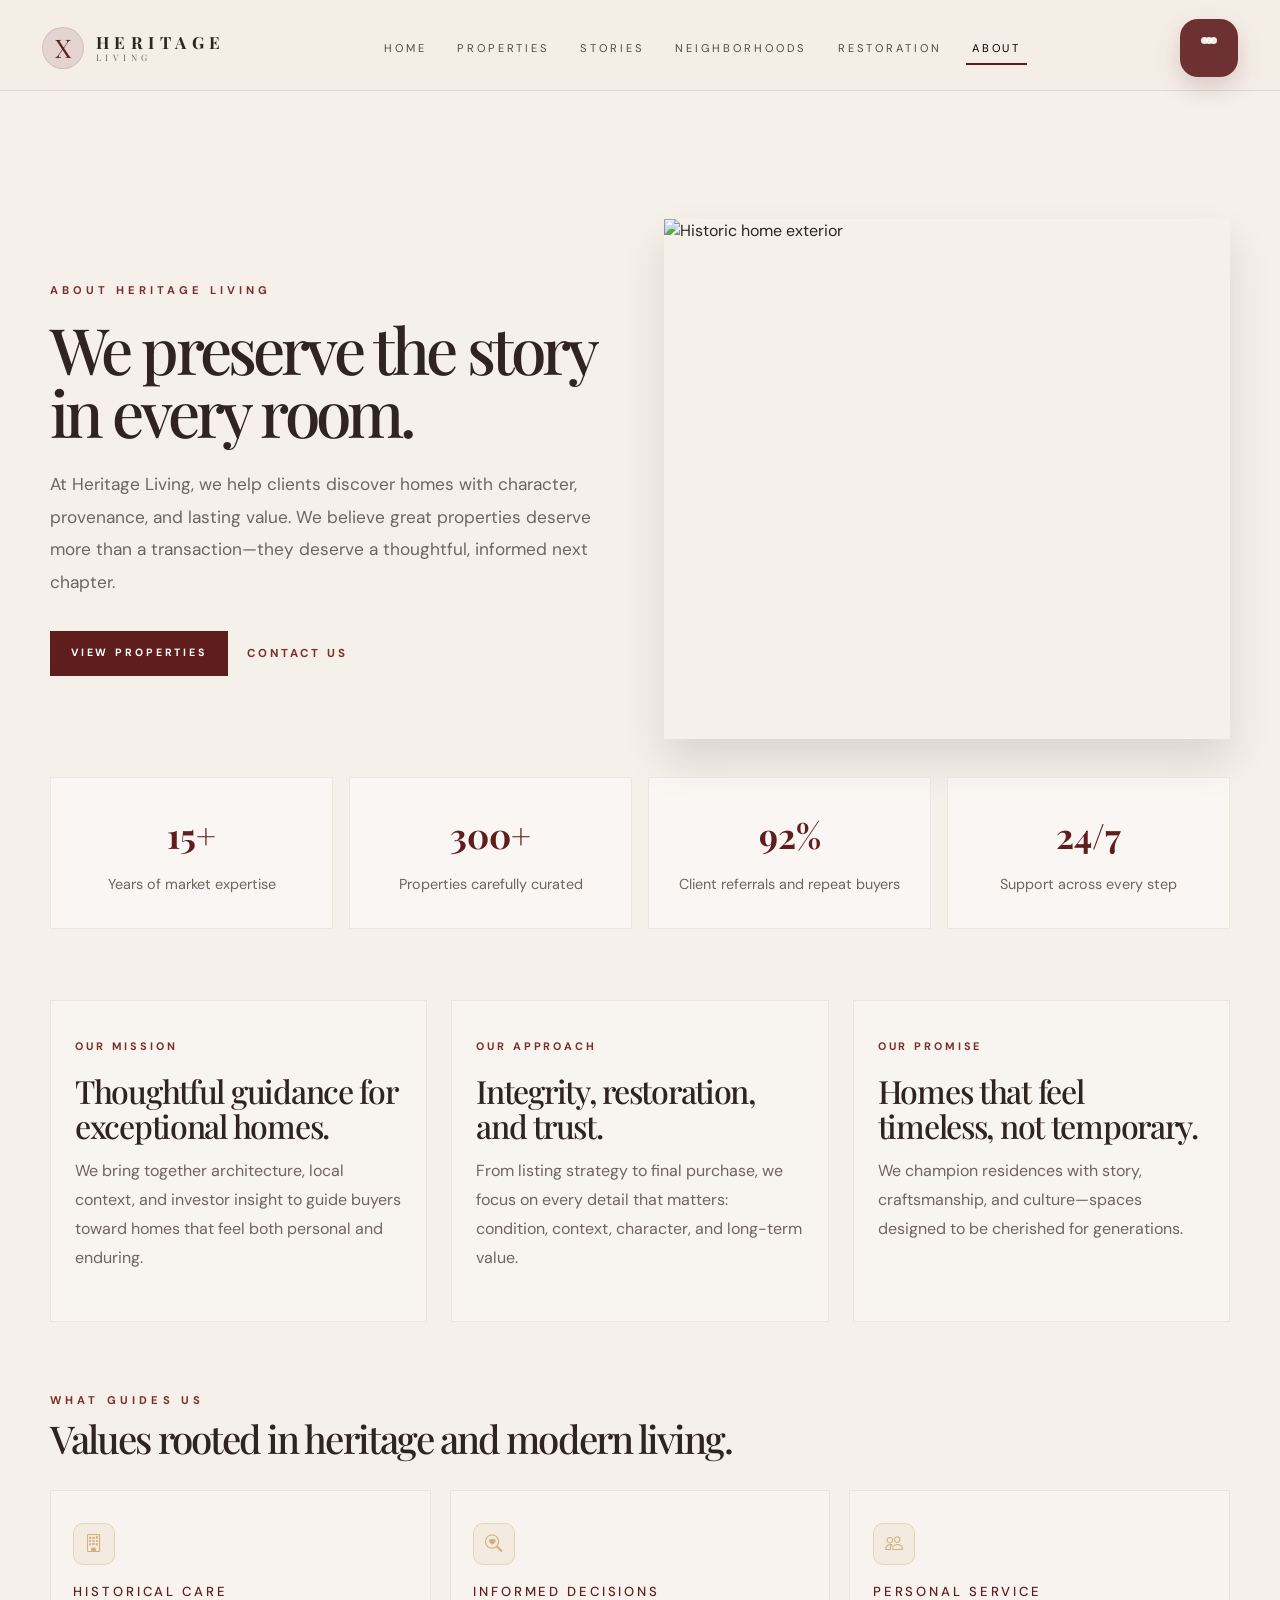
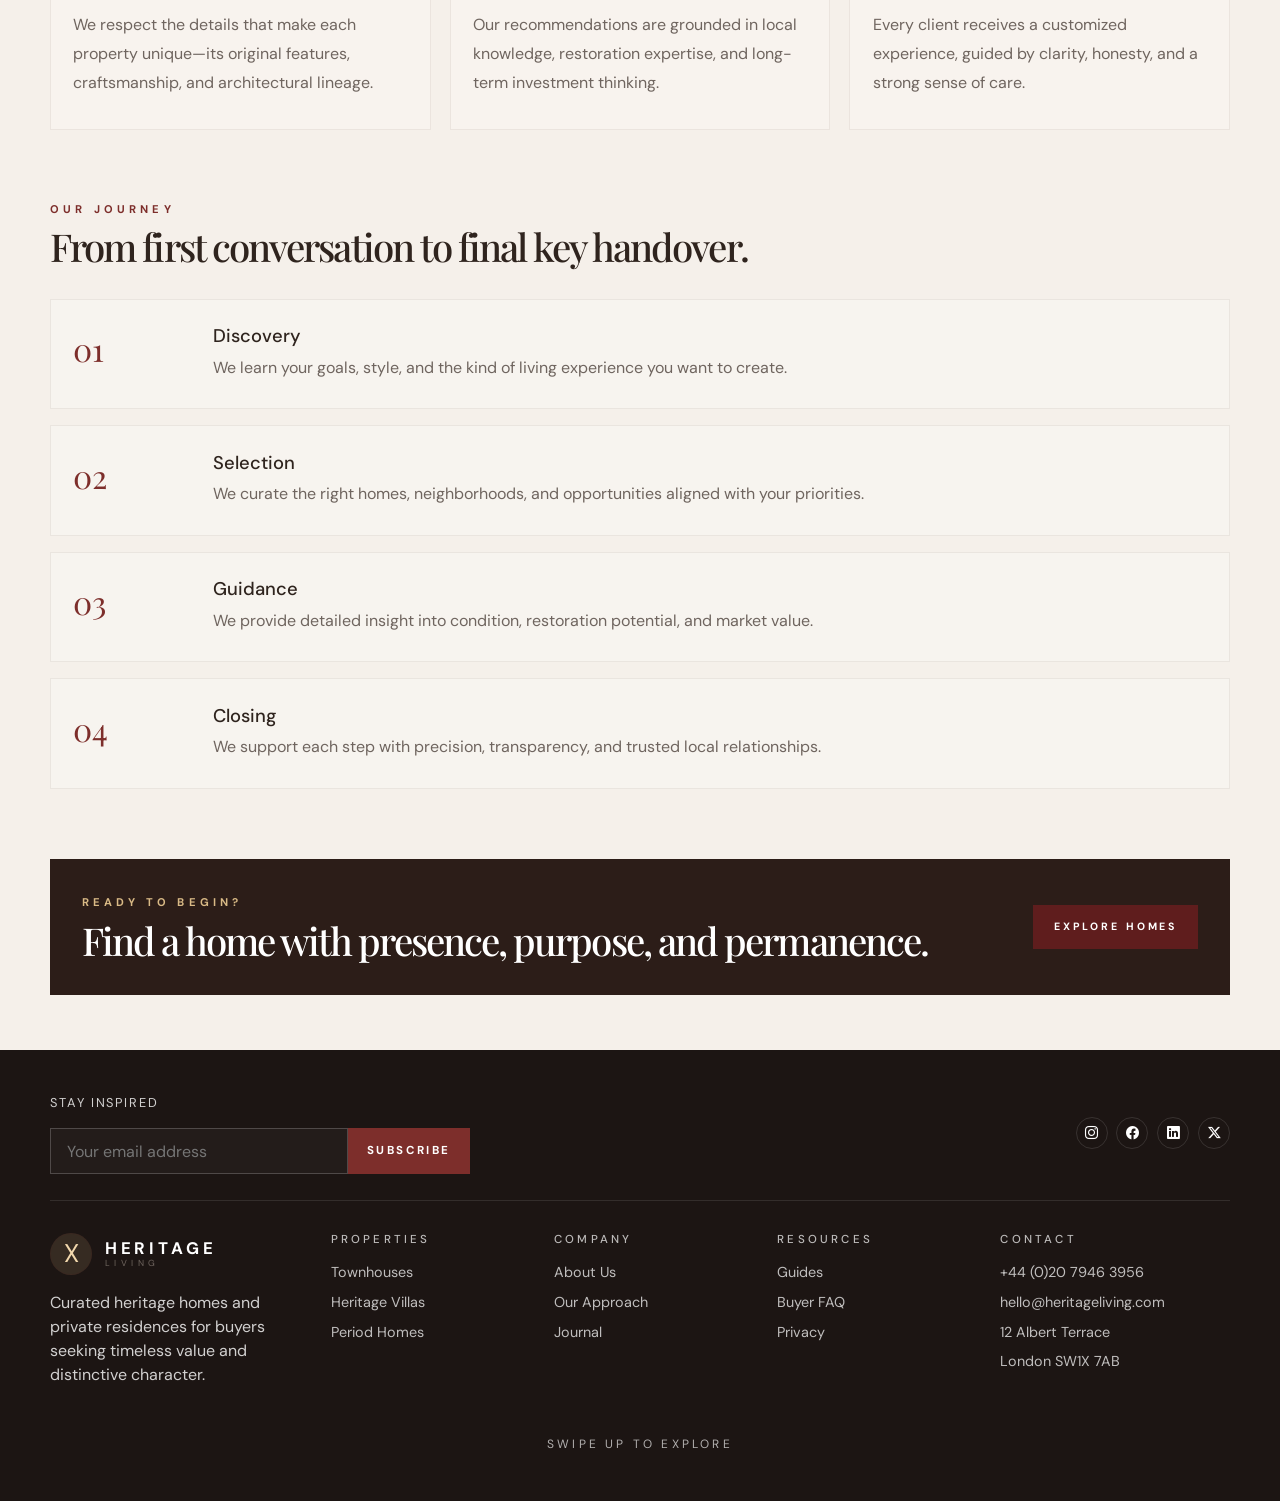
==== about.html @ 852d7a5e "Update project design and pages" ====
<!doctype html>
<html lang="en">
  <head>
    <meta charset="UTF-8" />
    <meta name="viewport" content="width=device-width, initial-scale=1.0" />
    <title>About Heritage Living</title>

    <link rel="preconnect" href="https://fonts.googleapis.com" />
    <link rel="preconnect" href="https://fonts.gstatic.com" crossorigin />
    <link
      href="https://fonts.googleapis.com/css2?family=DM+Sans:wght@400;500;600;700&family=Playfair+Display:wght@400;500;600;700&display=swap"
      rel="stylesheet"
    />
    <link
      href="https://cdn.jsdelivr.net/npm/bootstrap@5.3.3/dist/css/bootstrap.min.css"
      rel="stylesheet"
    />
    <link
      rel="stylesheet"
      href="https://cdn.jsdelivr.net/npm/bootstrap-icons@1.11.3/font/bootstrap-icons.min.css"
    />
    <link rel="stylesheet" href="style.css" />
  </head>
  <body>
    <div class="page-shell">
      <header class="site-header">
        <nav class="navbar navbar-expand-lg">
          <div class="container">
            <a class="brand" href="index.html">
              <span class="brand-mark">X</span>
              <span class="brand-text">
                <strong>HERITAGE</strong>
                <small>LIVING</small>
              </span>
            </a>

            <button
              class="navbar-toggler"
              type="button"
              data-bs-toggle="collapse"
              data-bs-target="#mainNav"
              aria-controls="mainNav"
              aria-expanded="false"
              aria-label="Toggle navigation"
            >
              <span class="navbar-toggler-icon"></span>
            </button>

            <div class="collapse navbar-collapse" id="mainNav">
              <ul class="navbar-nav mx-auto">
                <li class="nav-item">
                  <a class="nav-link" href="index.html">Home</a>
                </li>
                <li class="nav-item">
                  <a class="nav-link" href="index.html#properties"
                    >Properties</a
                  >
                </li>
                <li class="nav-item">
                  <a class="nav-link" href="index.html#stories">Stories</a>
                </li>
                <li class="nav-item">
                  <a class="nav-link" href="index.html">Neighborhoods</a>
                </li>
                <li class="nav-item">
                  <a class="nav-link" href="index.html#restoration"
                    >Restoration</a
                  >
                </li>
                <li class="nav-item">
                  <a class="nav-link active" href="about.html">About</a>
                </li>
              </ul>

              <div class="nav-actions">
                <a class="nav-dots" href="sadiah.html" aria-label="More options"
                  ><span></span
                ></a>
              </div>
            </div>
          </div>
        </nav>
      </header>

      <main>
        <section class="about-hero section-shell">
          <div class="row align-items-center g-5">
            <div class="col-lg-6">
              <span class="story-head">About Heritage Living</span>
              <h1 class="about-title">We preserve the story in every room.</h1>
              <p class="about-lead">
                At Heritage Living, we help clients discover homes with
                character, provenance, and lasting value. We believe great
                properties deserve more than a transaction—they deserve a
                thoughtful, informed next chapter.
              </p>
              <div class="about-actions">
                <a href="index.html#properties" class="hero-button"
                  >View properties</a
                >
                <a href="mailto:hello@heritageliving.com" class="secondary-link"
                  >Contact us</a
                >
              </div>
            </div>

            <div class="col-lg-6">
              <div class="about-image-wrap">
                <img
                  src="https://images.unsplash.com/photo-1512917774080-9991f1c4c750?auto=format&fit=crop&w=1200&q=80"
                  alt="Historic home exterior"
                />
              </div>
            </div>
          </div>
        </section>

        <section class="section-shell about-stats">
          <div class="stat-card">
            <strong>15+</strong>
            <span>Years of market expertise</span>
          </div>
          <div class="stat-card">
            <strong>300+</strong>
            <span>Properties carefully curated</span>
          </div>
          <div class="stat-card">
            <strong>92%</strong>
            <span>Client referrals and repeat buyers</span>
          </div>
          <div class="stat-card">
            <strong>24/7</strong>
            <span>Support across every step</span>
          </div>
        </section>

        <section class="section-shell about-story-grid">
          <div class="row g-4">
            <div class="col-lg-4">
              <div class="info-panel">
                <span class="mini-label">Our mission</span>
                <h3>Thoughtful guidance for exceptional homes.</h3>
                <p>
                  We bring together architecture, local context, and investor
                  insight to guide buyers toward homes that feel both personal
                  and enduring.
                </p>
              </div>
            </div>

            <div class="col-lg-4">
              <div class="info-panel">
                <span class="mini-label">Our approach</span>
                <h3>Integrity, restoration, and trust.</h3>
                <p>
                  From listing strategy to final purchase, we focus on every
                  detail that matters: condition, context, character, and
                  long-term value.
                </p>
              </div>
            </div>

            <div class="col-lg-4">
              <div class="info-panel">
                <span class="mini-label">Our promise</span>
                <h3>Homes that feel timeless, not temporary.</h3>
                <p>
                  We champion residences with story, craftsmanship, and
                  culture—spaces designed to be cherished for generations.
                </p>
              </div>
            </div>
          </div>
        </section>

        <section class="section-shell about-values">
          <div class="values-header">
            <span class="section-label">What guides us</span>
            <h2>Values rooted in heritage and modern living.</h2>
          </div>

          <div class="values-grid">
            <div class="value-item">
              <div class="feature-icon"><i class="bi bi-building"></i></div>
              <h4>Historical care</h4>
              <p>
                We respect the details that make each property unique—its
                original features, craftsmanship, and architectural lineage.
              </p>
            </div>

            <div class="value-item">
              <div class="feature-icon"><i class="bi bi-search-heart"></i></div>
              <h4>Informed decisions</h4>
              <p>
                Our recommendations are grounded in local knowledge, restoration
                expertise, and long-term investment thinking.
              </p>
            </div>

            <div class="value-item">
              <div class="feature-icon"><i class="bi bi-people"></i></div>
              <h4>Personal service</h4>
              <p>
                Every client receives a customized experience, guided by
                clarity, honesty, and a strong sense of care.
              </p>
            </div>
          </div>
        </section>

        <section class="section-shell about-journey">
          <div class="journey-header">
            <span class="section-label">Our journey</span>
            <h2>From first conversation to final key handover.</h2>
          </div>

          <div class="timeline">
            <div class="timeline-item">
              <span class="timeline-year">01</span>
              <div>
                <h4>Discovery</h4>
                <p>
                  We learn your goals, style, and the kind of living experience
                  you want to create.
                </p>
              </div>
            </div>

            <div class="timeline-item">
              <span class="timeline-year">02</span>
              <div>
                <h4>Selection</h4>
                <p>
                  We curate the right homes, neighborhoods, and opportunities
                  aligned with your priorities.
                </p>
              </div>
            </div>

            <div class="timeline-item">
              <span class="timeline-year">03</span>
              <div>
                <h4>Guidance</h4>
                <p>
                  We provide detailed insight into condition, restoration
                  potential, and market value.
                </p>
              </div>
            </div>

            <div class="timeline-item">
              <span class="timeline-year">04</span>
              <div>
                <h4>Closing</h4>
                <p>
                  We support each step with precision, transparency, and trusted
                  local relationships.
                </p>
              </div>
            </div>
          </div>
        </section>

        <section class="section-shell about-cta">
          <div class="cta-box">
            <div>
              <span class="section-label">Ready to begin?</span>
              <h2>Find a home with presence, purpose, and permanence.</h2>
            </div>
            <a href="index.html#properties" class="hero-button"
              >Explore homes</a
            >
          </div>
        </section>
      </main>

      <footer class="site-footer">
        <div class="footer-shell">
          <div class="footer-top">
            <div class="footer-newsletter">
              <label>Stay inspired</label>
              <div class="news-form">
                <input
                  type="email"
                  placeholder="Your email address"
                  aria-label="Your email address"
                />
                <button type="button">Subscribe</button>
              </div>
            </div>
            <div class="socials">
              <a href="#"><i class="bi bi-instagram"></i></a>
              <a href="#"><i class="bi bi-facebook"></i></a>
              <a href="#"><i class="bi bi-linkedin"></i></a>
              <a href="#"><i class="bi bi-twitter-x"></i></a>
            </div>
          </div>

          <div class="footer-main">
            <div>
              <div class="brand-footer">
                <span class="brand-mark">X</span>
                <span class="brand-text">
                  <strong>HERITAGE</strong>
                  <small>LIVING</small>
                </span>
              </div>
              <p>
                Curated heritage homes and private residences for buyers seeking
                timeless value and distinctive character.
              </p>
            </div>

            <div>
              <h5>Properties</h5>
              <ul>
                <li><a href="index.html#properties">Townhouses</a></li>
                <li><a href="index.html#properties">Heritage Villas</a></li>
                <li><a href="index.html#properties">Period Homes</a></li>
              </ul>
            </div>

            <div>
              <h5>Company</h5>
              <ul>
                <li><a href="about.html">About Us</a></li>
                <li><a href="index.html#restoration">Our Approach</a></li>
                <li><a href="index.html#about">Journal</a></li>
              </ul>
            </div>

            <div>
              <h5>Resources</h5>
              <ul>
                <li><a href="index.html#stories">Guides</a></li>
                <li><a href="index.html#properties">Buyer FAQ</a></li>
                <li><a href="index.html">Privacy</a></li>
              </ul>
            </div>

            <div>
              <h5>Contact</h5>
              <ul>
                <li>+44 (0)20 7946 3956</li>
                <li>hello@heritageliving.com</li>
                <li>12 Albert Terrace</li>
                <li>London SW1X 7AB</li>
              </ul>
            </div>
          </div>

          <div class="footer-swipe">Swipe up to explore</div>
        </div>
      </footer>
    </div>

    <script src="https://cdn.jsdelivr.net/npm/bootstrap@5.3.3/dist/js/bootstrap.bundle.min.js"></script>
  </body>
</html>
---- style.css ----
:root {
  --bg: #f4efe8;
  --panel: #f7f2eb;
  --card: #f0eae1;
  --ink: #2f241e;
  --muted: #6f655f;
  --soft: #a08a74;
  --line: rgba(77, 50, 37, 0.12);
  --brand: #5f1d1d;
  --brand-2: #7d2e2b;
  --gold: #d3b07f;
  --shadow: rgba(25, 18, 15, 0.12);
}

* {
  box-sizing: border-box;
}

html {
  scroll-behavior: smooth;
}

body {
  margin: 0;
  font-family: "DM Sans", Arial, sans-serif;
  background: var(--bg);
  color: var(--ink);
}

a {
  text-decoration: none;
}

a:hover,
a:focus-visible {
  text-decoration: none;
}

img {
  max-width: 100%;
  display: block;
}

:focus-visible {
  outline: 2px solid rgba(95, 29, 29, 0.7);
  outline-offset: 3px;
}

.page-shell {
  max-width: 1280px;
  margin: 0 auto;
  background: rgba(255, 255, 255, 0.08);
}

.site-header {
  background: rgba(245, 238, 231, 0.9);
  border-bottom: 1px solid var(--line);
  position: sticky;
  top: 0;
  z-index: 20;
  backdrop-filter: blur(10px);
}

.navbar {
  padding: 1.2rem 0 0.8rem;
}

.navbar .container {
  max-width: 1220px;
}

.brand {
  display: inline-flex;
  align-items: center;
  gap: 0.75rem;
  color: var(--ink);
  font-family: "Playfair Display", serif;
}

.brand-mark {
  width: 42px;
  height: 42px;
  border-radius: 50%;
  display: grid;
  place-items: center;
  background: rgba(95, 29, 29, 0.12);
  color: var(--brand);
  font-size: 1.6rem;
  line-height: 1;
  box-shadow: inset 0 0 0 1px rgba(95, 29, 29, 0.12);
}

.brand-text {
  display: flex;
  flex-direction: column;
  line-height: 1;
}

.brand-text strong {
  font-size: 1.05rem;
  letter-spacing: 0.34rem;
  font-weight: 700;
}

.brand-text small {
  font-size: 0.55rem;
  letter-spacing: 0.28rem;
  text-transform: uppercase;
  color: var(--muted);
  margin-top: 0.15rem;
}

.navbar-nav {
  gap: 1.2rem;
  align-items: center;
}

.nav-link {
  font-size: 0.7rem;
  letter-spacing: 0.18rem;
  text-transform: uppercase;
  color: rgba(46, 30, 25, 0.8);
  padding: 0.25rem 0.35rem !important;
  position: relative;
  transition:
    color 0.25s ease,
    transform 0.25s ease;
}

.nav-link:hover,
.nav-link.active {
  color: var(--ink);
}

.nav-link.active::after,
.nav-link:hover::after {
  content: "";
  position: absolute;
  left: 0;
  right: 0;
  bottom: -0.25rem;
  height: 2px;
  background: var(--brand);
}

.nav-link:hover {
  transform: translateY(-1px);
}

.nav-actions {
  display: flex;
  align-items: center;
  gap: 0.75rem;
}

.nav-dots {
  width: 58px;
  height: 58px;
  border: 0;
  border-radius: 18px;
  background: rgba(95, 29, 29, 0.9);
  box-shadow: 0 10px 24px rgba(95, 29, 29, 0.18);
  display: inline-flex;
  align-items: center;
  justify-content: center;
  position: relative;
  transition:
    transform 0.25s ease,
    box-shadow 0.25s ease,
    background 0.25s ease;
}

.nav-dots:hover {
  transform: translateY(-2px);
  box-shadow: 0 14px 30px rgba(95, 29, 29, 0.25);
  background: rgba(122, 39, 40, 0.94);
}

.nav-dots::before,
.nav-dots::after,
.nav-dots span {
  content: "";
  width: 7px;
  height: 7px;
  border-radius: 50%;
  background: rgba(255, 255, 255, 0.9);
  display: block;
  position: absolute;
}

.nav-dots::before {
  top: 18px;
  left: 21px;
}
.nav-dots::after {
  top: 18px;
  right: 21px;
}
.nav-dots span {
  top: 18px;
  left: 50%;
  transform: translateX(-50%);
}

.hero-section {
  background: #f3efe8;
  padding: 0 0 2.5rem;
}

.hero-wrap {
  max-width: 1280px;
  margin: 0 auto;
  background: rgba(255, 255, 255, 0.04);
}

.hero-panel {
  position: relative;
  display: grid;
  grid-template-columns: 1.05fr 1.45fr;
  min-height: 660px;
}

.hero-copy {
  padding: 4.2rem 3.9rem 2rem 4.3rem;
  display: flex;
  flex-direction: column;
  justify-content: center;
  background: linear-gradient(
    180deg,
    rgba(248, 243, 237, 0.97),
    rgba(245, 239, 233, 0.95)
  );
}

.hero-kicker {
  display: inline-flex;
  align-items: center;
  gap: 0.75rem;
  color: var(--brand-2);
  font-size: 0.7rem;
  letter-spacing: 0.25rem;
  text-transform: uppercase;
  margin-bottom: 1.2rem;
  font-weight: 600;
}

.hero-kicker::before {
  content: "";
  display: inline-block;
  width: 26px;
  height: 1px;
  background: var(--brand-2);
}

.hero-copy h1 {
  margin: 0;
  font-family: "Playfair Display", serif;
  font-weight: 600;
  line-height: 0.98;
  font-size: clamp(3.1rem, 5vw, 6rem);
  letter-spacing: -0.06em;
  color: #2b1f1c;
}

.hero-copy h1 em {
  font-style: italic;
  font-weight: 500;
  color: #856b5d;
}

.hero-description {
  max-width: 420px;
  margin: 1.8rem 0 2rem;
  color: #6f625a;
  font-size: 1.05rem;
  line-height: 1.7;
}

.hero-button {
  width: fit-content;
  display: inline-flex;
  align-items: center;
  gap: 0.5rem;
  padding: 0.9rem 1.3rem;
  background: var(--brand);
  color: #fff;
  letter-spacing: 0.18rem;
  text-transform: uppercase;
  font-size: 0.66rem;
  font-weight: 700;
  border-radius: 0;
  transition:
    transform 0.25s ease,
    background 0.25s ease,
    box-shadow 0.25s ease;
}

.hero-button:hover {
  background: #7a2728;
  color: #fff;
  transform: translateY(-2px);
  box-shadow: 0 10px 24px rgba(95, 29, 29, 0.18);
}

.hero-metrics {
  margin-top: 2.2rem;
  display: flex;
  gap: 1.4rem;
  flex-wrap: wrap;
}

.hero-metrics div {
  display: flex;
  flex-direction: column;
  gap: 0.25rem;
}

.hero-metrics strong {
  font-family: "Playfair Display", serif;
  font-size: 1.8rem;
  color: var(--brand);
  line-height: 1;
}

.hero-metrics span {
  font-size: 0.7rem;
  text-transform: uppercase;
  letter-spacing: 0.14rem;
  color: var(--muted);
}

.hero-slider {
  position: relative;
  min-height: 660px;
  overflow: hidden;
}

.hero-slider .carousel-item {
  height: 100%;
}

.hero-visual {
  position: relative;
  min-height: 660px;
  overflow: hidden;
  background: #d7c9b8;
}

.hero-visual img {
  width: 100%;
  height: 100%;
  object-fit: cover;
  filter: saturate(0.85) contrast(1.02);
  transition: transform 0.8s ease;
}

.hero-slider:hover .hero-visual img {
  transform: scale(1.04);
}

.hero-visual::after {
  content: "";
  position: absolute;
  inset: 0;
  background: linear-gradient(
    90deg,
    rgba(24, 16, 12, 0.38),
    rgba(24, 16, 12, 0.06)
  );
}

.hero-story {
  position: absolute;
  left: 38px;
  bottom: 32px;
  display: flex;
  align-items: center;
  gap: 0.9rem;
  z-index: 1;
  color: #fff;
  font-size: 0.85rem;
  letter-spacing: 0.14rem;
  text-transform: uppercase;
}

.story-play {
  width: 42px;
  height: 42px;
  border-radius: 50%;
  background: rgba(255, 255, 255, 0.18);
  border: 1px solid rgba(255, 255, 255, 0.25);
  display: grid;
  place-items: center;
  backdrop-filter: blur(2px);
}

.story-play i {
  font-size: 1.2rem;
  transform: translateX(1px);
}

.hero-control {
  width: 52px;
  height: 52px;
  border-radius: 50%;
  background: rgba(255, 255, 255, 0.16);
  border: 1px solid rgba(255, 255, 255, 0.25);
  top: 50%;
  transform: translateY(-50%);
  opacity: 1;
}

.hero-control:hover {
  background: rgba(255, 255, 255, 0.28);
}

.hero-control .carousel-control-prev-icon,
.hero-control .carousel-control-next-icon {
  filter: brightness(0) invert(1);
}

.hero-indicators {
  bottom: 18px;
  right: 28px;
  left: auto;
  margin: 0;
}

.hero-indicators button {
  width: 11px;
  height: 11px;
  border-radius: 50%;
  background-color: rgba(255, 255, 255, 0.5);
  border: 0;
  margin: 0 5px;
}

.hero-indicators .active {
  background-color: #fff;
}

.category-band {
  max-width: 1180px;
  margin: -1.3rem auto 0;
  display: grid;
  grid-template-columns: repeat(5, minmax(0, 1fr));
  background: rgba(116, 63, 36, 0.9);
  border: 1px solid rgba(255, 255, 255, 0.18);
  box-shadow: 0 20px 35px rgba(52, 29, 17, 0.1);
}

.category-band .pill {
  padding: 1.1rem 0.8rem;
  text-align: center;
  font-size: 0.72rem;
  letter-spacing: 0.19rem;
  text-transform: uppercase;
  color: rgba(255, 255, 255, 0.9);
  border-right: 1px solid rgba(255, 255, 255, 0.14);
  display: flex;
  align-items: center;
  justify-content: center;
  gap: 0.5rem;
  min-height: 70px;
}

.category-band .pill:last-child {
  border-right: 0;
}

.category-band .pill::before {
  content: "";
  display: inline-block;
  width: 18px;
  height: 18px;
  background: rgba(255, 255, 255, 0.12);
  border: 1px solid rgba(255, 255, 255, 0.2);
  border-radius: 4px;
  transform: rotate(45deg);
}

.section-shell {
  max-width: 1180px;
  margin: 4rem auto 0;
  padding: 0 0 0.4rem;
}

.story-section {
  padding-top: 3.4rem;
}

.story-head {
  display: block;
  margin-bottom: 1.2rem;
  font-size: 0.7rem;
  letter-spacing: 0.25rem;
  text-transform: uppercase;
  color: var(--brand-2);
  font-weight: 700;
}

.story-title {
  margin: 0;
  font-family: "Playfair Display", serif;
  font-size: clamp(2.4rem, 4vw, 4rem);
  line-height: 1;
  color: #2b1f1c;
  letter-spacing: -0.05em;
}

.story-copy {
  margin-top: 1.2rem;
  max-width: 420px;
  font-size: 1rem;
  line-height: 1.8;
  color: var(--muted);
}

.story-link {
  margin-top: 1.8rem;
  display: inline-block;
  font-size: 0.7rem;
  letter-spacing: 0.18rem;
  text-transform: uppercase;
  color: var(--brand);
  font-weight: 700;
  transition:
    opacity 0.25s ease,
    transform 0.25s ease;
}

.story-link:hover {
  opacity: 0.8;
  transform: translateX(4px);
}

.story-grid {
  display: grid;
  grid-template-columns: repeat(3, minmax(0, 1fr));
  gap: 1.35rem;
  margin-top: 1.7rem;
}

.story-card {
  position: relative;
  overflow: hidden;
  min-height: 290px;
  box-shadow: 0 18px 30px rgba(53, 34, 24, 0.08);
}

.story-card img {
  width: 100%;
  height: 100%;
  object-fit: cover;
  transition: transform 0.6s ease;
}

.story-card:hover img {
  transform: scale(1.05);
}

.properties-section {
  margin-top: 3.8rem;
}

.properties-header {
  display: flex;
  justify-content: space-between;
  align-items: flex-end;
  gap: 1.2rem;
  padding-bottom: 1.3rem;
  border-bottom: 1px solid var(--line);
}

.section-label {
  display: block;
  margin-bottom: 0.55rem;
  color: var(--brand-2);
  font-size: 0.7rem;
  letter-spacing: 0.26rem;
  text-transform: uppercase;
  font-weight: 700;
}

.properties-header h3 {
  margin: 0;
  font-family: "Playfair Display", serif;
  font-size: clamp(2.1rem, 3vw, 3.1rem);
  line-height: 1;
  letter-spacing: -0.06em;
  color: var(--ink);
}

.properties-header p {
  margin: 0.8rem 0 0;
  color: var(--muted);
}

.view-all {
  font-size: 0.75rem;
  font-weight: 700;
  letter-spacing: 0.18rem;
  text-transform: uppercase;
  color: var(--brand-2);
}

.cards-grid {
  margin-top: 2.2rem;
  display: grid;
  grid-template-columns: repeat(4, minmax(0, 1fr));
  gap: 1.2rem;
}

.property-card {
  background: #f8f4ef;
  border: 1px solid rgba(93, 65, 48, 0.08);
  box-shadow: 0 12px 28px rgba(58, 36, 24, 0.03);
  overflow: hidden;
  transition:
    transform 0.25s ease,
    box-shadow 0.25s ease;
}

.property-card:hover {
  transform: translateY(-6px);
  box-shadow: 0 18px 35px rgba(58, 36, 24, 0.1);
}

.property-thumb {
  position: relative;
  overflow: hidden;
  height: 240px;
}

.property-thumb img {
  width: 100%;
  height: 100%;
  object-fit: cover;
}

.property-body {
  padding: 1rem 1rem 1.1rem;
}

.property-top {
  display: flex;
  align-items: center;
  justify-content: space-between;
  gap: 0.7rem;
  margin-bottom: 0.8rem;
}

.property-tag {
  font-size: 0.7rem;
  letter-spacing: 0.16rem;
  text-transform: uppercase;
  color: var(--brand-2);
  font-weight: 700;
}

.property-meta {
  display: flex;
  gap: 0.5rem;
  flex-wrap: wrap;
  color: var(--soft);
  font-size: 0.72rem;
}

.property-meta i {
  margin-right: 0.15rem;
}

.property-title {
  margin: 0 0 0.5rem;
  font-size: 1.05rem;
  color: var(--ink);
  line-height: 1.4;
}

.property-info {
  display: flex;
  align-items: center;
  justify-content: space-between;
  gap: 0.75rem;
  margin-top: 0.8rem;
  padding-top: 0.7rem;
  border-top: 1px solid var(--line);
}

.property-price {
  font-weight: 700;
  color: var(--ink);
}

.property-link {
  font-size: 0.7rem;
  letter-spacing: 0.14rem;
  text-transform: uppercase;
  color: var(--brand-2);
  font-weight: 700;
}

.feature-band {
  margin-top: 3.1rem;
  display: grid;
  grid-template-columns: repeat(4, minmax(0, 1fr));
  gap: 0;
  background: #2b1d18;
}

.feature-item {
  padding: 1.7rem 1.5rem 1.45rem;
  border-right: 1px solid rgba(255, 255, 255, 0.08);
  min-height: 190px;
  color: rgba(255, 255, 255, 0.88);
  transition:
    transform 0.25s ease,
    background 0.25s ease;
}

.feature-item:hover {
  background: rgba(255, 255, 255, 0.02);
  transform: translateY(-4px);
}

.feature-item:last-child {
  border-right: 0;
}

.feature-icon {
  width: 42px;
  height: 42px;
  border-radius: 10px;
  background: rgba(211, 176, 127, 0.12);
  border: 1px solid rgba(211, 176, 127, 0.38);
  display: grid;
  place-items: center;
  margin-bottom: 1rem;
  color: var(--gold);
  font-size: 1.1rem;
}

.feature-item h4 {
  margin: 0 0 0.8rem;
  font-size: 0.78rem;
  letter-spacing: 0.17rem;
  text-transform: uppercase;
  color: rgba(255, 255, 255, 0.94);
}

.feature-item p {
  margin: 0;
  color: rgba(255, 255, 255, 0.72);
  line-height: 1.7;
  font-size: 0.94rem;
}

.quote-block {
  margin-top: 2.8rem;
  background: rgba(255, 255, 255, 0.18);
  border-top: 1px solid var(--line);
  border-bottom: 1px solid var(--line);
  padding: 2rem 0 0;
}

.quote-inner {
  display: grid;
  grid-template-columns: 1.2fr 0.8fr;
  gap: 2rem;
  align-items: center;
}

.quote-copy {
  padding: 1rem 0;
}

.quote-mark {
  font-family: "Playfair Display", serif;
  font-size: 4rem;
  line-height: 1;
  color: var(--brand-2);
  margin-bottom: 0.5rem;
}

.quote-copy p {
  margin: 0;
  font-family: "Playfair Display", serif;
  font-size: clamp(1.4rem, 2.5vw, 2.5rem);
  line-height: 1.2;
  color: #2d211d;
  letter-spacing: -0.04em;
}

.quote-foot {
  margin-top: 1.4rem;
  display: flex;
  align-items: center;
  gap: 1rem;
}

.quote-rule {
  flex: 1;
  height: 1px;
  background: rgba(75, 52, 39, 0.3);
}

.quote-foot span {
  font-size: 0.68rem;
  letter-spacing: 0.22rem;
  text-transform: uppercase;
  color: var(--brand-2);
  font-weight: 700;
}

.quote-image {
  min-height: 330px;
  overflow: hidden;
  box-shadow: 0 18px 28px rgba(35, 21, 15, 0.08);
}

.quote-image img {
  width: 100%;
  height: 100%;
  object-fit: cover;
}

.site-footer {
  padding: 2.2rem 0 3rem;
  background: #1c1513;
  color: rgba(255, 255, 255, 0.8);
}

.footer-shell {
  max-width: 1180px;
  margin: 0 auto;
}

.footer-top {
  display: flex;
  flex-wrap: wrap;
  align-items: center;
  justify-content: space-between;
  gap: 1rem;
  padding: 0.5rem 0 1.6rem;
  border-bottom: 1px solid rgba(255, 255, 255, 0.1);
}

.footer-newsletter {
  display: flex;
  align-items: center;
  gap: 1rem;
  flex-wrap: wrap;
}

.footer-newsletter label {
  font-size: 0.8rem;
  letter-spacing: 0.12rem;
  text-transform: uppercase;
  color: rgba(255, 255, 255, 0.8);
}

.news-form {
  display: flex;
  align-items: center;
  min-width: min(100%, 420px);
}

.news-form input {
  flex: 1;
  height: 46px;
  border: 1px solid rgba(255, 255, 255, 0.2);
  background: rgba(255, 255, 255, 0.03);
  padding: 0 1rem;
  color: #fff;
}

.news-form button {
  height: 46px;
  border: 0;
  background: var(--brand-2);
  color: #fff;
  padding: 0 1.2rem;
  letter-spacing: 0.16rem;
  text-transform: uppercase;
  font-size: 0.72rem;
  font-weight: 700;
}

.socials {
  display: flex;
  gap: 0.55rem;
}

.socials a {
  width: 32px;
  height: 32px;
  border-radius: 50%;
  border: 1px solid rgba(255, 255, 255, 0.12);
  display: grid;
  place-items: center;
  color: #fff;
  font-size: 0.8rem;
  transition:
    transform 0.25s ease,
    border-color 0.25s ease,
    background 0.25s ease;
}

.socials a:hover {
  transform: translateY(-2px);
  border-color: rgba(255, 255, 255, 0.38);
  background: rgba(255, 255, 255, 0.04);
}

.footer-main {
  display: grid;
  grid-template-columns: 1.3fr 1fr 1fr 1fr 1.2fr;
  gap: 2rem;
  padding-top: 2rem;
}

.brand-footer {
  display: inline-flex;
  align-items: center;
  gap: 0.8rem;
  color: #fff;
  margin-bottom: 1rem;
}

.brand-footer .brand-mark {
  background: rgba(211, 176, 127, 0.14);
  color: #f2d8ad;
}

.brand-footer .brand-text strong {
  letter-spacing: 0.24rem;
}

.footer-main h5 {
  margin: 0 0 1rem;
  font-size: 0.72rem;
  letter-spacing: 0.2rem;
  text-transform: uppercase;
  color: rgba(255, 255, 255, 0.7);
}

.footer-main ul {
  list-style: none;
  margin: 0;
  padding: 0;
}

.footer-main li {
  margin-bottom: 0.5rem;
  color: rgba(255, 255, 255, 0.72);
  font-size: 0.9rem;
}

.footer-main a {
  color: inherit;
}

.footer-swipe {
  margin-top: 2rem;
  text-align: center;
  font-size: 0.75rem;
  letter-spacing: 0.2rem;
  text-transform: uppercase;
  color: rgba(255, 255, 255, 0.66);
}

.about-hero {
  padding-top: 4rem;
}

.about-title {
  margin: 0;
  font-family: "Playfair Display", serif;
  font-size: clamp(2.8rem, 5vw, 5rem);
  line-height: 0.98;
  letter-spacing: -0.06em;
  color: var(--ink);
}

.about-lead {
  max-width: 560px;
  margin-top: 1.5rem;
  font-size: 1.08rem;
  line-height: 1.9;
  color: var(--muted);
}

.about-actions {
  margin-top: 2rem;
  display: flex;
  align-items: center;
  gap: 1.2rem;
  flex-wrap: wrap;
}

.secondary-link {
  font-size: 0.72rem;
  letter-spacing: 0.18rem;
  text-transform: uppercase;
  font-weight: 700;
  color: var(--brand-2);
  transition: opacity 0.25s ease;
}

.secondary-link:hover {
  opacity: 0.8;
}

.about-image-wrap {
  overflow: hidden;
  box-shadow: 0 22px 40px rgba(37, 25, 18, 0.12);
}

.about-image-wrap img {
  width: 100%;
  min-height: 520px;
  object-fit: cover;
}

.about-stats {
  display: grid;
  grid-template-columns: repeat(4, minmax(0, 1fr));
  gap: 1rem;
  margin-top: 2rem;
}

.stat-card {
  background: rgba(255, 255, 255, 0.4);
  border: 1px solid rgba(75, 52, 39, 0.08);
  padding: 2rem 1.4rem;
  text-align: center;
}

.stat-card strong {
  display: block;
  font-family: "Playfair Display", serif;
  font-size: clamp(2rem, 2.7vw, 3rem);
  color: var(--brand);
}

.stat-card span {
  display: block;
  margin-top: 0.6rem;
  color: var(--muted);
  line-height: 1.7;
  font-size: 0.9rem;
}

.about-story-grid {
  margin-top: 4rem;
}

.info-panel {
  height: 100%;
  background: rgba(255, 255, 255, 0.25);
  border: 1px solid rgba(75, 52, 39, 0.08);
  padding: 2rem 1.5rem;
}

.mini-label {
  display: inline-block;
  color: var(--brand-2);
  font-size: 0.68rem;
  letter-spacing: 0.18rem;
  text-transform: uppercase;
  font-weight: 700;
}

.info-panel h3 {
  margin-top: 1rem;
  font-family: "Playfair Display", serif;
  font-size: clamp(1.8rem, 2.5vw, 2.5rem);
  line-height: 1.1;
  letter-spacing: -0.04em;
  color: var(--ink);
}

.info-panel p {
  margin-top: 0.9rem;
  color: var(--muted);
  line-height: 1.8;
}

.about-values {
  margin-top: 4rem;
}

.values-header {
  margin-bottom: 2rem;
}

.values-header h2,
.journey-header h2,
.cta-box h2 {
  margin: 0;
  font-family: "Playfair Display", serif;
  font-size: clamp(2.2rem, 3vw, 3.4rem);
  line-height: 1.05;
  letter-spacing: -0.05em;
  color: var(--ink);
}

.values-grid {
  display: grid;
  grid-template-columns: repeat(3, minmax(0, 1fr));
  gap: 1.2rem;
}

.value-item {
  background: #f8f3ee;
  border: 1px solid rgba(85, 60, 46, 0.08);
  padding: 2rem 1.4rem;
  transition:
    transform 0.25s ease,
    box-shadow 0.25s ease;
}

.value-item:hover {
  transform: translateY(-5px);
  box-shadow: 0 16px 30px rgba(40, 25, 15, 0.06);
}

.value-item .feature-icon {
  margin-bottom: 1.2rem;
}

.value-item h4 {
  margin: 0 0 0.7rem;
  font-size: 0.82rem;
  letter-spacing: 0.18rem;
  text-transform: uppercase;
  color: var(--brand);
}

.value-item p {
  margin: 0;
  color: var(--muted);
  line-height: 1.8;
}

.about-journey {
  margin-top: 4rem;
}

.journey-header {
  margin-bottom: 2rem;
}

.timeline {
  display: grid;
  gap: 1rem;
}

.timeline-item {
  display: grid;
  grid-template-columns: 120px 1fr;
  gap: 1.2rem;
  align-items: start;
  padding: 1.6rem 1.4rem;
  background: rgba(255, 255, 255, 0.22);
  border: 1px solid rgba(75, 52, 39, 0.08);
}

.timeline-year {
  font-family: "Playfair Display", serif;
  font-size: 2rem;
  color: var(--brand-2);
}

.timeline-item h4 {
  margin: 0 0 0.4rem;
  font-size: 1.15rem;
  color: var(--ink);
}

.timeline-item p {
  margin: 0;
  color: var(--muted);
  line-height: 1.8;
}

.about-cta {
  margin-top: 4rem;
  margin-bottom: 3rem;
}

.cta-box {
  display: flex;
  align-items: center;
  justify-content: space-between;
  gap: 1.2rem;
  background: #2c1d18;
  color: rgba(255, 255, 255, 0.9);
  padding: 2.2rem 2rem;
}

.cta-box .section-label {
  color: #d9ba86;
}

.cta-box h2 {
  color: #fff;
  margin-top: 0.5rem;
}

@media (max-width: 1180px) {
  .about-stats {
    grid-template-columns: repeat(2, minmax(0, 1fr));
  }

  .values-grid {
    grid-template-columns: 1fr;
  }
}

@media (max-width: 767px) {
  .about-hero {
    padding-top: 3rem;
  }

  .about-image-wrap img {
    min-height: 320px;
  }

  .about-stats {
    grid-template-columns: 1fr;
  }

  .timeline-item {
    grid-template-columns: 1fr;
  }

  .cta-box {
    flex-direction: column;
    align-items: flex-start;
  }
}

@media (max-width: 1180px) {
  .hero-copy {
    padding-left: 2rem;
    padding-right: 1.5rem;
  }

  .cards-grid {
    grid-template-columns: repeat(2, minmax(0, 1fr));
  }

  .feature-band {
    grid-template-columns: repeat(2, minmax(0, 1fr));
  }

  .footer-main {
    grid-template-columns: repeat(3, minmax(0, 1fr));
  }
}

@media (max-width: 991px) {
  .hero-panel {
    grid-template-columns: 1fr;
  }

  .hero-copy {
    padding-top: 3rem;
    padding-bottom: 1.8rem;
  }

  .hero-visual {
    min-height: 440px;
  }

  .category-band {
    grid-template-columns: repeat(2, minmax(0, 1fr));
  }

  .story-grid {
    grid-template-columns: 1fr;
  }

  .properties-header {
    flex-direction: column;
    align-items: flex-start;
  }

  .quote-inner {
    grid-template-columns: 1fr;
  }
}

@media (max-width: 767px) {
  .page-shell {
    max-width: 100%;
  }

  .navbar {
    padding-top: 0.8rem;
  }

  .navbar-nav {
    gap: 0.6rem;
    padding-top: 0.8rem;
  }

  .nav-link {
    letter-spacing: 0.12rem;
    font-size: 0.64rem;
  }

  .hero-copy h1 {
    font-size: 3rem;
  }

  .hero-description {
    font-size: 0.98rem;
  }

  .category-band {
    grid-template-columns: 1fr;
    margin-top: 0;
  }

  .cards-grid,
  .feature-band,
  .footer-main {
    grid-template-columns: 1fr;
  }

  .footer-top {
    align-items: flex-start;
    flex-direction: column;
  }

  .news-form {
    width: 100%;
  }

  .footer-main {
    gap: 1.4rem;
  }
}
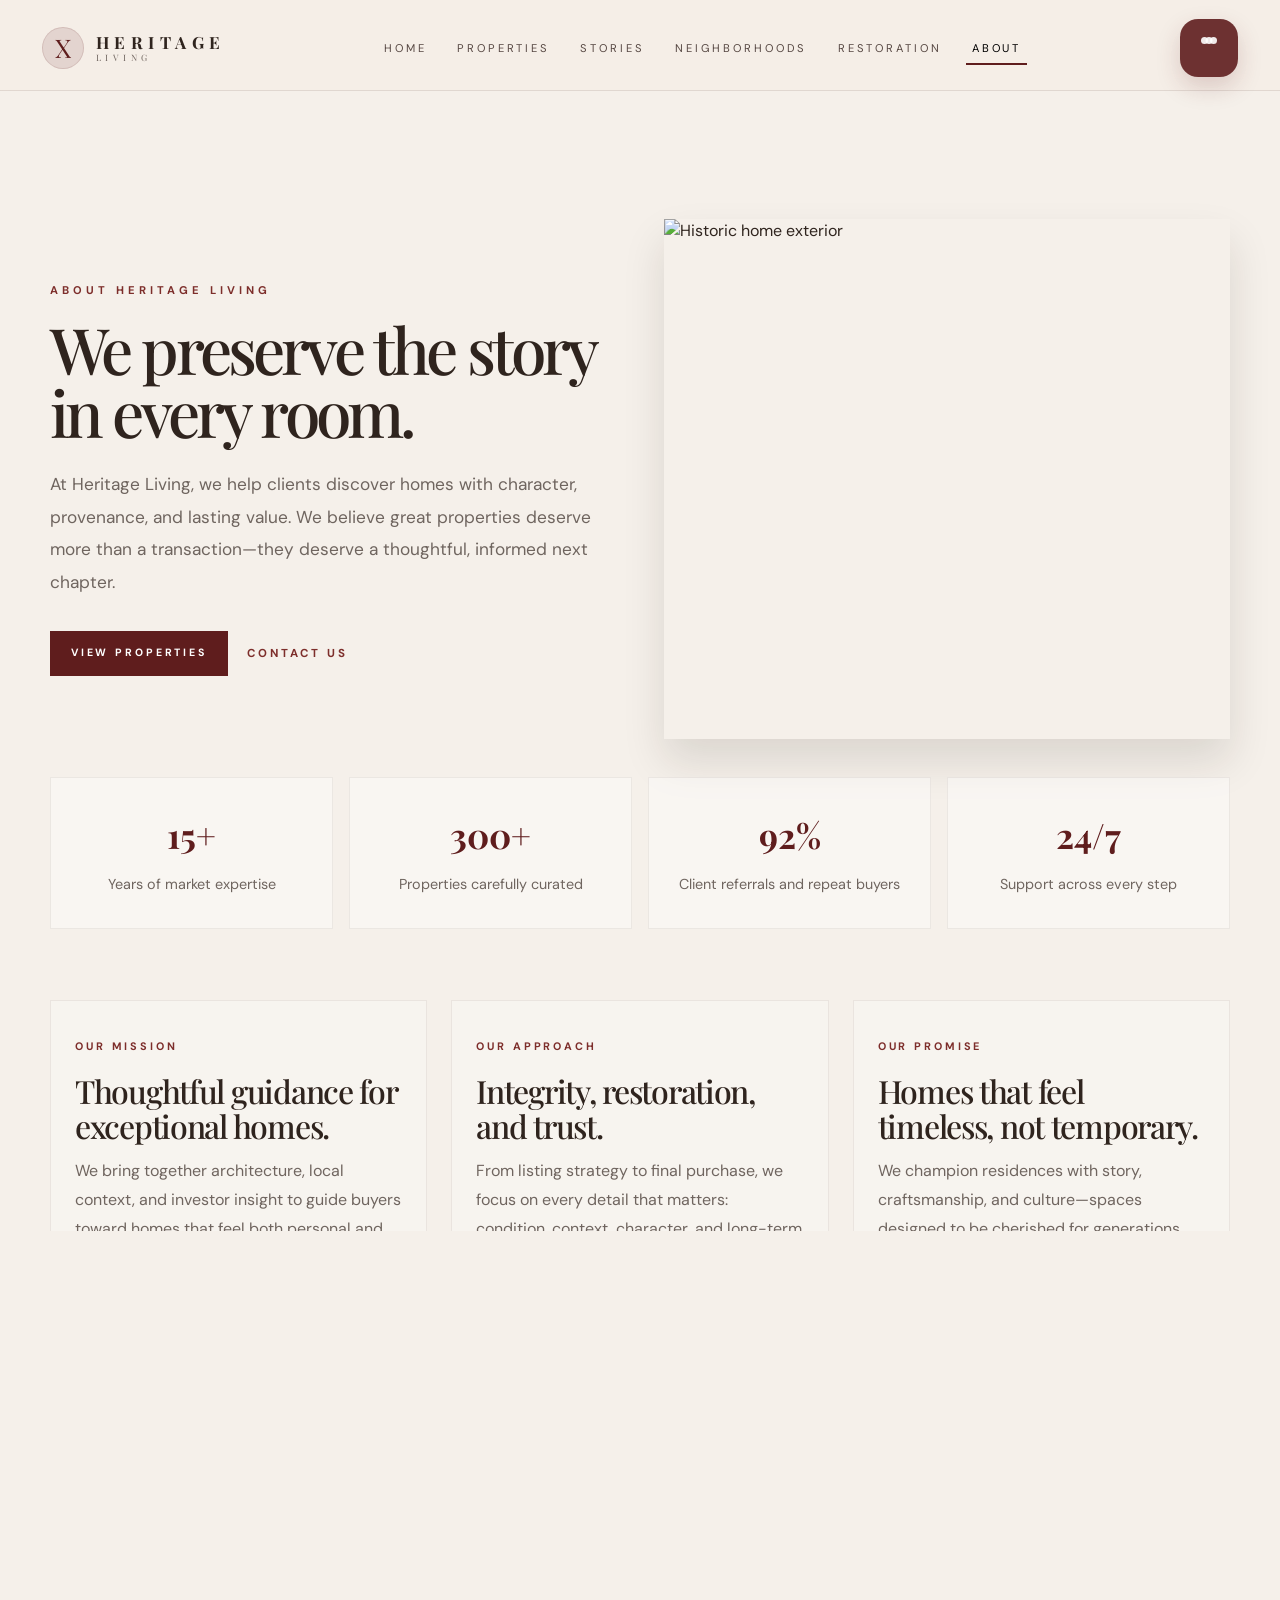
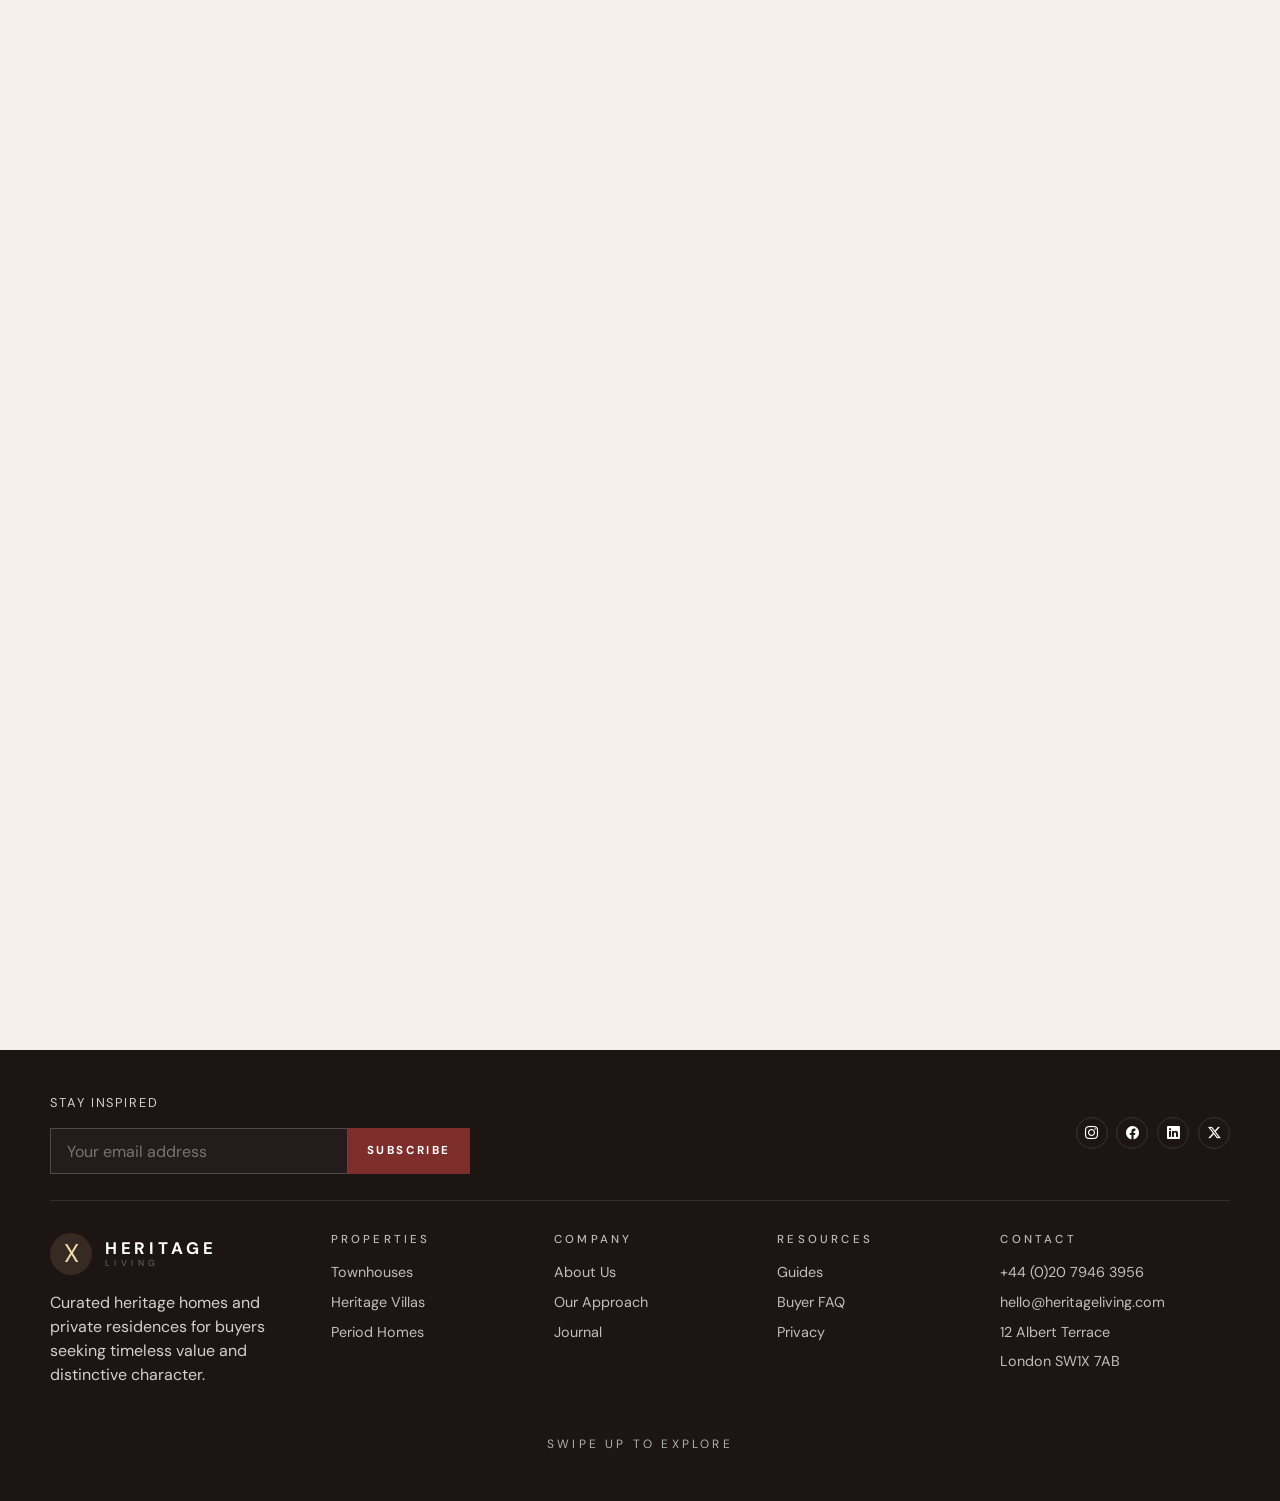
==== commit 56dac9aa: "Update project" ====
--- a/about.html
+++ b/about.html
@@ -19,7 +19,7 @@
       rel="stylesheet"
       href="https://cdn.jsdelivr.net/npm/bootstrap-icons@1.11.3/font/bootstrap-icons.min.css"
     />
-    <link rel="stylesheet" href="style.css" />
+    <link rel="stylesheet" href="style.css?v=20260930-3" />
   </head>
   <body>
     <div class="page-shell">
--- a/style.css
+++ b/style.css
@@ -444,39 +444,39 @@
   margin: -1.3rem auto 0;
   display: grid;
   grid-template-columns: repeat(5, minmax(0, 1fr));
-  background: rgba(116, 63, 36, 0.9);
+  background: #754a32;
   border: 1px solid rgba(255, 255, 255, 0.18);
-  box-shadow: 0 20px 35px rgba(52, 29, 17, 0.1);
+  box-shadow: 0 14px 28px rgba(52, 29, 17, 0.12);
+  overflow: hidden;
 }
 
 .category-band .pill {
-  padding: 1.1rem 0.8rem;
+  padding: 1rem 0.75rem;
   text-align: center;
-  font-size: 0.72rem;
-  letter-spacing: 0.19rem;
+  font-size: 0.68rem;
+  font-weight: 600;
+  letter-spacing: 0.12rem;
+  line-height: 1.5;
   text-transform: uppercase;
   color: rgba(255, 255, 255, 0.9);
   border-right: 1px solid rgba(255, 255, 255, 0.14);
   display: flex;
   align-items: center;
   justify-content: center;
-  gap: 0.5rem;
-  min-height: 70px;
+  gap: 0.65rem;
+  min-height: 72px;
+  white-space: nowrap;
 }
 
 .category-band .pill:last-child {
   border-right: 0;
 }
 
-.category-band .pill::before {
-  content: "";
-  display: inline-block;
-  width: 18px;
-  height: 18px;
-  background: rgba(255, 255, 255, 0.12);
-  border: 1px solid rgba(255, 255, 255, 0.2);
-  border-radius: 4px;
-  transform: rotate(45deg);
+.category-band .pill i {
+  color: #e3c19a;
+  font-size: 1.05rem;
+  line-height: 1;
+  flex: 0 0 auto;
 }
 
 .section-shell {
@@ -486,7 +486,8 @@
 }
 
 .story-section {
-  padding-top: 3.4rem;
+  margin-top: 0;
+  padding-top: 1rem;
 }
 
 .story-head {
@@ -999,27 +1000,46 @@
 }
 
 .secondary-link {
+  position: relative;
   font-size: 0.72rem;
   letter-spacing: 0.18rem;
   text-transform: uppercase;
   font-weight: 700;
   color: var(--brand-2);
-  transition: opacity 0.25s ease;
-}
-
-.secondary-link:hover {
-  opacity: 0.8;
+  transition: color 0.25s ease;
+}
+
+.secondary-link::after {
+  content: "";
+  position: absolute;
+  right: 0;
+  bottom: -0.3rem;
+  left: 0;
+  height: 1px;
+  background: currentColor;
+  transform: scaleX(0);
+  transform-origin: left;
+  transition: transform 0.3s ease;
+}
+
+.secondary-link:hover::after,
+.secondary-link:focus-visible::after {
+  transform: scaleX(1);
 }
 
 .about-image-wrap {
   overflow: hidden;
   box-shadow: 0 22px 40px rgba(37, 25, 18, 0.12);
+  transition:
+    transform 0.4s ease,
+    box-shadow 0.4s ease;
 }
 
 .about-image-wrap img {
   width: 100%;
   min-height: 520px;
   object-fit: cover;
+  transition: transform 0.7s cubic-bezier(0.2, 0.7, 0.2, 1);
 }
 
 .about-stats {
@@ -1034,6 +1054,10 @@
   border: 1px solid rgba(75, 52, 39, 0.08);
   padding: 2rem 1.4rem;
   text-align: center;
+  transition:
+    transform 0.3s ease,
+    box-shadow 0.3s ease,
+    border-color 0.3s ease;
 }
 
 .stat-card strong {
@@ -1060,6 +1084,10 @@
   background: rgba(255, 255, 255, 0.25);
   border: 1px solid rgba(75, 52, 39, 0.08);
   padding: 2rem 1.5rem;
+  transition:
+    transform 0.3s ease,
+    box-shadow 0.3s ease,
+    border-color 0.3s ease;
 }
 
 .mini-label {
@@ -1117,16 +1145,19 @@
   padding: 2rem 1.4rem;
   transition:
     transform 0.25s ease,
-    box-shadow 0.25s ease;
+    box-shadow 0.25s ease,
+    border-color 0.25s ease;
 }
 
 .value-item:hover {
   transform: translateY(-5px);
   box-shadow: 0 16px 30px rgba(40, 25, 15, 0.06);
+  border-color: rgba(85, 60, 46, 0.2);
 }
 
 .value-item .feature-icon {
   margin-bottom: 1.2rem;
+  transition: transform 0.3s ease;
 }
 
 .value-item h4 {
@@ -1164,12 +1195,19 @@
   padding: 1.6rem 1.4rem;
   background: rgba(255, 255, 255, 0.22);
   border: 1px solid rgba(75, 52, 39, 0.08);
+  transition:
+    transform 0.3s ease,
+    box-shadow 0.3s ease,
+    border-color 0.3s ease;
 }
 
 .timeline-year {
   font-family: "Playfair Display", serif;
   font-size: 2rem;
   color: var(--brand-2);
+  transition:
+    color 0.3s ease,
+    transform 0.3s ease;
 }
 
 .timeline-item h4 {
@@ -1197,6 +1235,7 @@
   background: #2c1d18;
   color: rgba(255, 255, 255, 0.9);
   padding: 2.2rem 2rem;
+  transition: box-shadow 0.35s ease;
 }
 
 .cta-box .section-label {
@@ -1206,6 +1245,103 @@
 .cta-box h2 {
   color: #fff;
   margin-top: 0.5rem;
+}
+
+@keyframes about-fade-up {
+  from {
+    opacity: 0;
+    transform: translateY(16px);
+  }
+
+  to {
+    opacity: 1;
+    transform: translateY(0);
+  }
+}
+
+.about-hero,
+.about-stats,
+.about-story-grid,
+.about-values,
+.about-journey,
+.about-cta {
+  animation: about-fade-up 0.65s cubic-bezier(0.2, 0.7, 0.2, 1) both;
+}
+
+.about-stats {
+  animation-delay: 0.1s;
+}
+
+.about-story-grid {
+  animation-delay: 0.18s;
+}
+
+.about-values {
+  animation-delay: 0.26s;
+}
+
+.about-journey {
+  animation-delay: 0.34s;
+}
+
+.about-cta {
+  animation-delay: 0.42s;
+}
+
+@media (hover: hover) and (pointer: fine) {
+  .about-image-wrap:hover {
+    transform: translateY(-4px);
+    box-shadow: 0 28px 48px rgba(37, 25, 18, 0.18);
+  }
+
+  .about-image-wrap:hover img {
+    transform: scale(1.035);
+  }
+
+  .stat-card:hover,
+  .info-panel:hover,
+  .timeline-item:hover {
+    transform: translateY(-4px);
+    border-color: rgba(95, 29, 29, 0.2);
+    box-shadow: 0 14px 28px rgba(40, 25, 15, 0.08);
+  }
+
+  .value-item:hover .feature-icon {
+    transform: translateY(-3px);
+  }
+
+  .timeline-item:hover .timeline-year {
+    color: var(--brand);
+    transform: translateX(4px);
+  }
+
+  .cta-box:hover {
+    box-shadow: 0 18px 34px rgba(40, 25, 15, 0.12);
+  }
+}
+
+@media (prefers-reduced-motion: reduce) {
+  .about-hero,
+  .about-stats,
+  .about-story-grid,
+  .about-values,
+  .about-journey,
+  .about-cta,
+  .secondary-link,
+  .secondary-link::after,
+  .about-image-wrap,
+  .about-image-wrap img,
+  .stat-card,
+  .info-panel,
+  .value-item,
+  .value-item .feature-icon,
+  .timeline-item,
+  .timeline-year,
+  .cta-box {
+    animation: none;
+    transition: none;
+    transform: none;
+  }
 }
 
 @media (max-width: 1180px) {
@@ -1275,7 +1411,7 @@
   }
 
   .category-band {
-    grid-template-columns: repeat(2, minmax(0, 1fr));
+    grid-template-columns: repeat(3, minmax(0, 1fr));
   }
 
   .story-grid {
@@ -1320,8 +1456,21 @@
   }
 
   .category-band {
-    grid-template-columns: 1fr;
+    grid-template-columns: repeat(2, minmax(0, 1fr));
     margin-top: 0;
+  }
+
+  .category-band .pill {
+    min-height: 64px;
+    padding: 0.75rem 0.4rem;
+    gap: 0.45rem;
+    font-size: 0.61rem;
+    letter-spacing: 0.07rem;
+    white-space: normal;
+  }
+
+  .category-band .pill:last-child {
+    grid-column: 1 / -1;
   }
 
   .cards-grid,
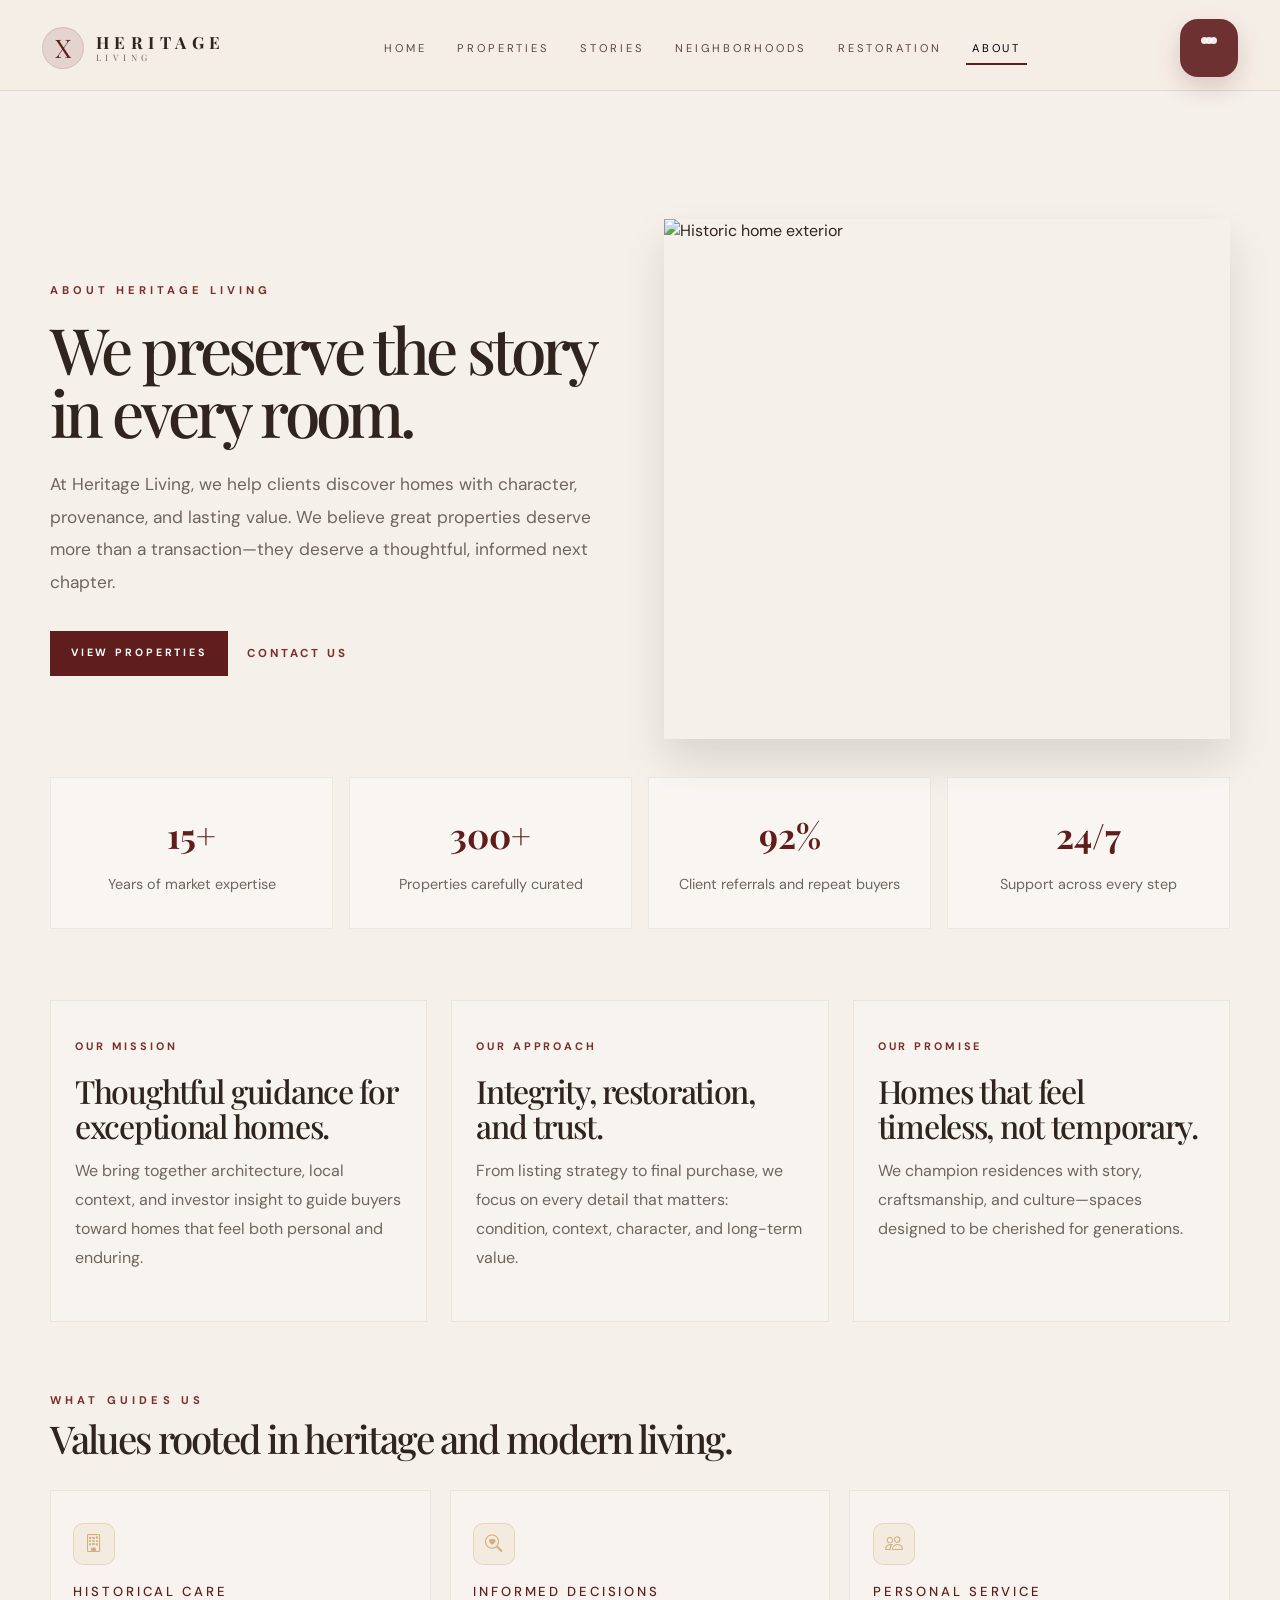
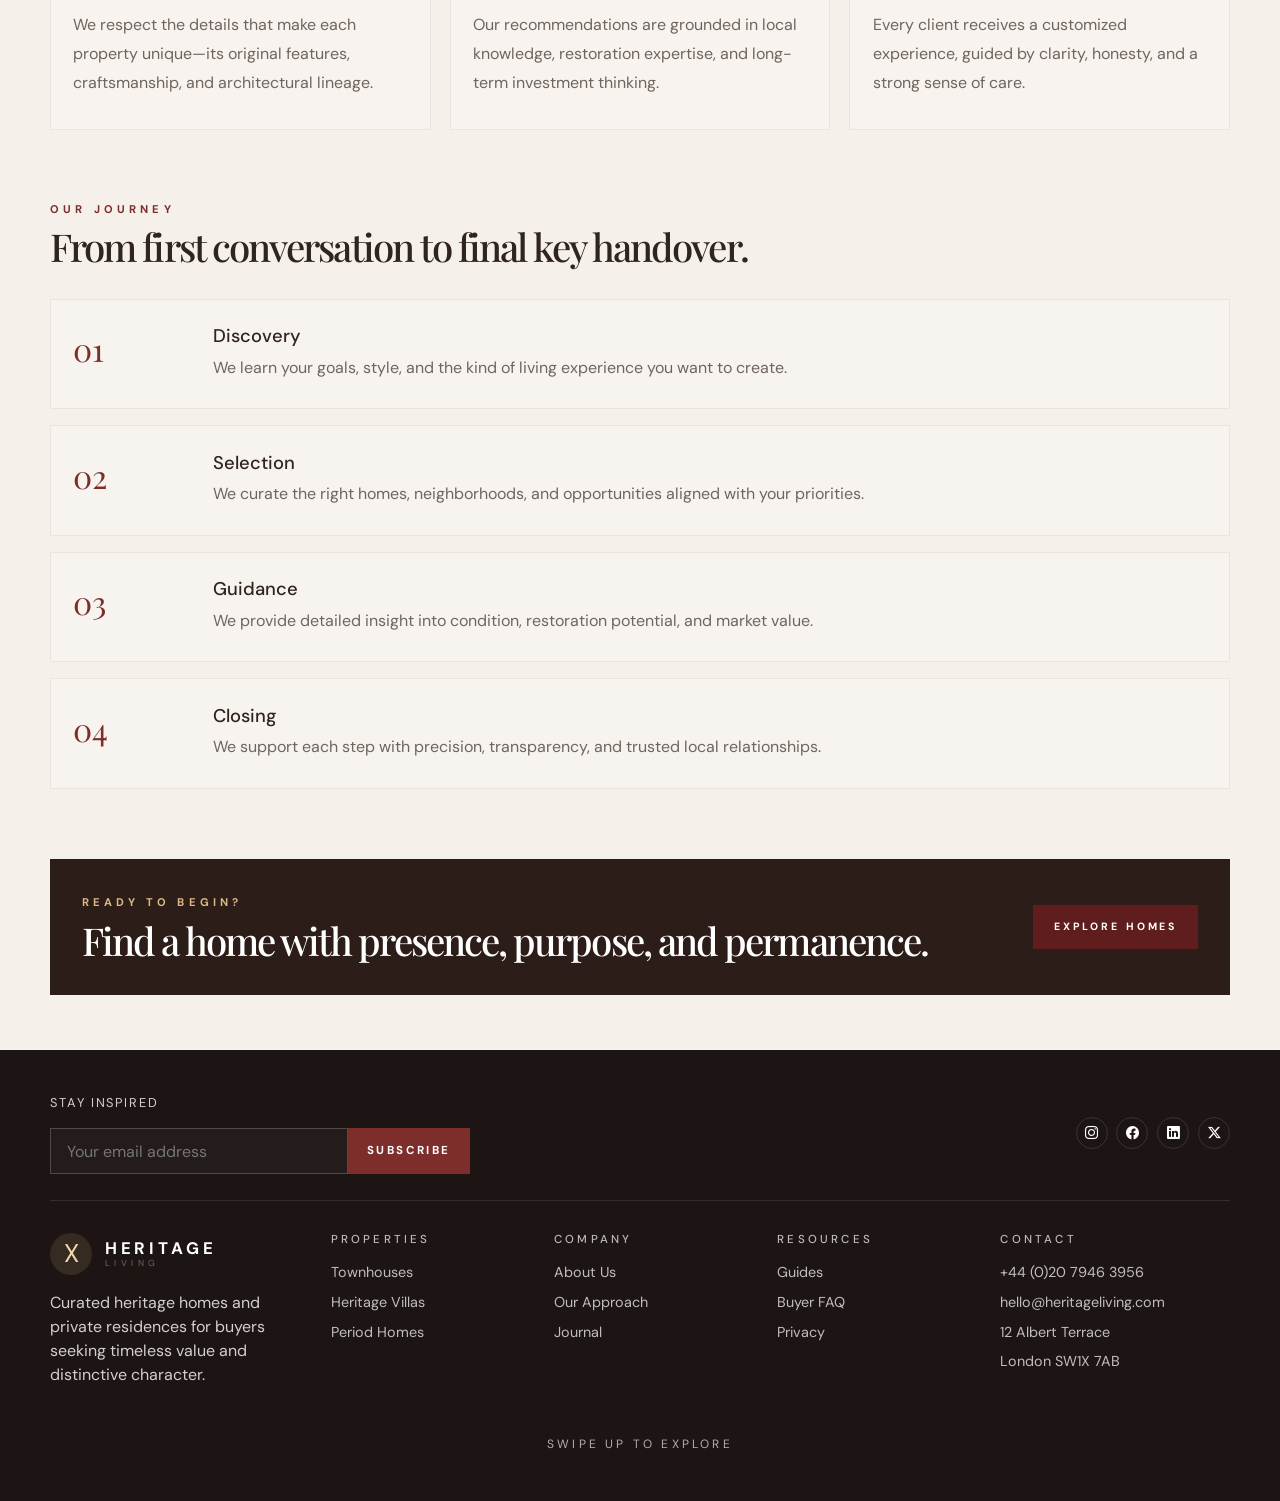
==== commit b1a45a1d: "Add hover effects and animations to About page" ====
--- a/about.html
+++ b/about.html
@@ -19,7 +19,7 @@
       rel="stylesheet"
       href="https://cdn.jsdelivr.net/npm/bootstrap-icons@1.11.3/font/bootstrap-icons.min.css"
     />
-    <link rel="stylesheet" href="style.css?v=20260930-3" />
+    <link rel="stylesheet" href="style.css?v=20260930-4" />
   </head>
   <body>
     <div class="page-shell">
